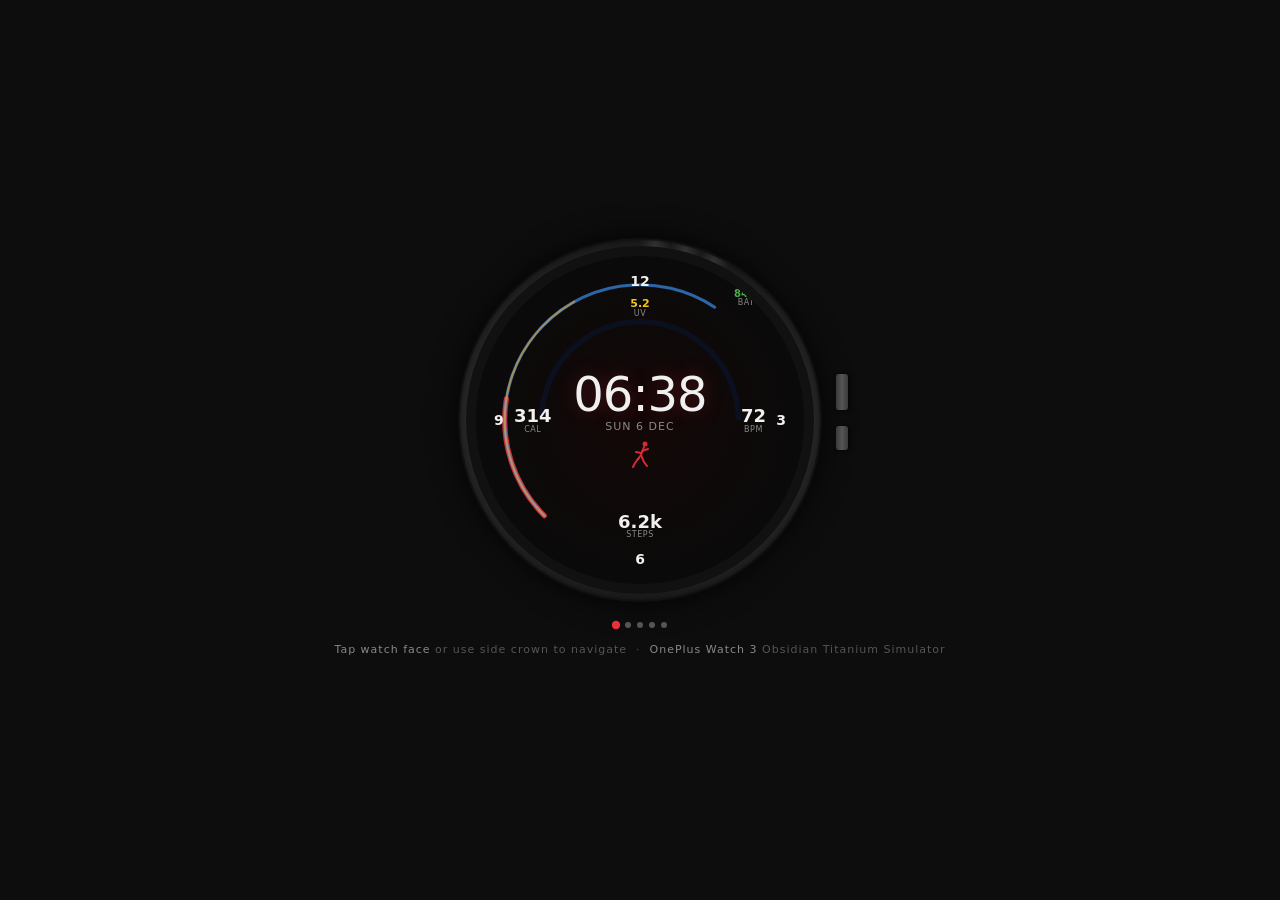
==== simulator/index.html @ 9e73fb9f "Add OnePlus Watch 3 smartwatch emulator/simulator Interactive browser-based smartwatch emulator feat" ====
<!DOCTYPE html>
<html lang="en">
<head>
  <meta charset="UTF-8" />
  <meta name="viewport" content="width=device-width, initial-scale=1.0" />
  <title>NexusFlash — Smartwatch Emulator</title>
  <link rel="stylesheet" href="watch.css" />
</head>
<body>

<!-- ── Device Shell ───────────────────────────────────────── -->
<div class="device">

  <!-- Crown buttons -->
  <div class="crown"       id="crown-up" title="Previous screen"></div>
  <div class="crown-lower" id="crown-dn" title="Next screen"></div>

  <!-- Bezel → Tick ring → Screen -->
  <div class="bezel">
    <div class="ticks-ring">

      <!-- SVG tick marks -->
      <svg class="tick-svg" viewBox="0 0 320 320">
        <g id="ticks"></g>
      </svg>

      <!-- Interactive screen -->
      <div class="screen" id="screen">

        <!-- ══════════════════════════════════════════
             PAGE 0 — HOME FACE
        ══════════════════════════════════════════ -->
        <div class="page face active" id="pg-home">

          <!-- Background arc tracks -->
          <svg class="arc-svg" viewBox="0 0 320 320">
            <!-- Track backgrounds -->
            <path id="arc-hr-bg"    fill="none" stroke="#1e0a0a" stroke-width="5"
              d="M 64 160 A 96 96 0 1 1 256 160" />
            <path id="arc-steps-bg" fill="none" stroke="#0a1020" stroke-width="5"
              d="M 64 160 A 96 96 0 1 1 256 160" />
            <!-- Live arcs -->
            <path id="arc-hr"    fill="none" stroke="#e8303a" stroke-width="5"
              stroke-linecap="round" opacity="0.9" />
            <path id="arc-steps" fill="none" stroke="#3a8ee8" stroke-width="3"
              stroke-linecap="round" opacity="0.7" />
            <path id="arc-cal"   fill="none" stroke="#f5a623" stroke-width="2"
              stroke-linecap="round" opacity="0.6" />
          </svg>

          <!-- Cardinal numbers -->
          <span class="cardinal top">12</span>
          <span class="cardinal right">3</span>
          <span class="cardinal bottom">6</span>
          <span class="cardinal left">9</span>

          <!-- UV (top-left zone) -->
          <div class="stat uv">
            <span class="stat-value" id="uv-val">5.2</span>
            <span class="stat-label">UV</span>
          </div>

          <!-- Battery (top-right zone) -->
          <div class="stat battery">
            <span class="stat-value" id="bat-val">84%</span>
            <span class="stat-label">BAT</span>
          </div>

          <!-- Calories (left) -->
          <div class="stat calories">
            <span class="stat-value" id="cal-val">312</span>
            <span class="stat-label">CAL</span>
          </div>

          <!-- Heart rate (right) -->
          <div class="stat heartrate">
            <span class="stat-value" id="hr-val">72</span>
            <span class="stat-label">BPM</span>
          </div>

          <!-- Center: time + icon + steps -->
          <div class="center">
            <div class="time-display" id="time">--:--</div>
            <div class="date-display" id="date">--- -- ---</div>

            <!-- Running icon SVG -->
            <svg class="run-icon" viewBox="0 0 32 32" fill="none">
              <!-- Head -->
              <circle cx="21" cy="5" r="2.5" fill="#e8303a"/>
              <!-- Body -->
              <path d="M20 8 L17 16 L13 21" stroke="#e8303a" stroke-width="2"
                stroke-linecap="round"/>
              <!-- Arms -->
              <path d="M18 12 L24 10 M17 14 L12 13" stroke="#e8303a" stroke-width="2"
                stroke-linecap="round"/>
              <!-- Legs -->
              <path d="M17 16 L20 23 L23 27 M15 19 L11 24 L9 28"
                stroke="#e8303a" stroke-width="2" stroke-linecap="round"/>
            </svg>
          </div>

          <!-- Steps (bottom) -->
          <div class="stat steps">
            <span class="stat-value" id="step-val">6.2k</span>
            <span class="stat-label">STEPS</span>
          </div>

        </div><!-- /home -->


        <!-- ══════════════════════════════════════════
             PAGE 1 — HEART RATE
        ══════════════════════════════════════════ -->
        <div class="page" id="pg-heartrate">
          <div class="page-title">Heart Rate</div>

          <div class="ring-wrap">
            <svg class="ring-svg" viewBox="0 0 120 120">
              <circle class="ring-bg" cx="60" cy="60" r="52" />
              <circle class="ring-fg" id="ring-fg" cx="60" cy="60" r="52"
                stroke-dasharray="326.7" stroke-dashoffset="120" />
            </svg>
            <div class="ring-center">
              <div class="big" id="ring-big">72</div>
              <div class="small">BPM</div>
            </div>
          </div>

          <div class="pulse-dot"></div>

          <div class="page-value" style="font-size:18px;color:var(--text-dim)">
            Current: <span id="page-hr" style="color:var(--text)">72</span> bpm
          </div>
          <div class="page-unit">LIVE MONITORING</div>
        </div><!-- /heartrate -->


        <!-- ══════════════════════════════════════════
             PAGE 2 — STEPS
        ══════════════════════════════════════════ -->
        <div class="page" id="pg-steps">
          <div class="page-title">Steps Today</div>

          <div class="ring-wrap">
            <svg class="ring-svg" viewBox="0 0 120 120">
              <circle class="ring-bg" cx="60" cy="60" r="52" />
              <circle class="ring-fg" id="steps-ring-fg" cx="60" cy="60" r="52"
                stroke="#3a8ee8"
                stroke-dasharray="326.7" stroke-dashoffset="200" />
            </svg>
            <div class="ring-center">
              <div class="big" id="steps-ring-big" style="font-size:22px">6.2k</div>
              <div class="small">/ 10k</div>
            </div>
          </div>

          <div style="display:flex;gap:24px;margin-top:4px">
            <div style="text-align:center">
              <div style="font-size:11px;color:var(--text-dim)">CAL</div>
              <div style="font-size:16px;font-weight:700" id="steps-cal">312</div>
            </div>
            <div style="text-align:center">
              <div style="font-size:11px;color:var(--text-dim)">KM</div>
              <div style="font-size:16px;font-weight:700" id="steps-km">4.8</div>
            </div>
            <div style="text-align:center">
              <div style="font-size:11px;color:var(--text-dim)">MIN</div>
              <div style="font-size:16px;font-weight:700">52</div>
            </div>
          </div>
        </div><!-- /steps -->


        <!-- ══════════════════════════════════════════
             PAGE 3 — NOTIFICATIONS
        ══════════════════════════════════════════ -->
        <div class="page" id="pg-notifications">
          <div class="page-title" style="margin-bottom:6px">Notifications</div>
          <div class="notif-list">

            <div class="notif-item">
              <div class="notif-app">Messages</div>
              <div class="notif-text">Hey, are you coming tonight?</div>
            </div>

            <div class="notif-item">
              <div class="notif-app">NexusFlash</div>
              <div class="notif-text">Device repair complete ✓</div>
            </div>

            <div class="notif-item">
              <div class="notif-app">Health</div>
              <div class="notif-text">Time to stand up and move!</div>
            </div>

            <div class="notif-item">
              <div class="notif-app">Gmail</div>
              <div class="notif-text">Your order has been shipped.</div>
            </div>

          </div>
        </div><!-- /notifications -->


        <!-- ══════════════════════════════════════════
             PAGE 4 — SETTINGS
        ══════════════════════════════════════════ -->
        <div class="page" id="pg-settings">
          <div class="page-title" style="margin-bottom:8px">Settings</div>
          <div class="settings-list">

            <div class="setting-row">
              <span class="label">Brightness</span>
              <span class="val">High</span>
            </div>

            <div class="setting-row">
              <span class="label">Do Not Disturb</span>
              <div class="toggle off" id="toggle-dnd"></div>
            </div>

            <div class="setting-row">
              <span class="label">Wrist Detect</span>
              <div class="toggle" id="toggle-wrist"></div>
            </div>

            <div class="setting-row">
              <span class="label">Bluetooth</span>
              <span class="val" style="color:#4caf50">ON</span>
            </div>

            <div class="setting-row">
              <span class="label">Firmware</span>
              <span class="val">v3.1.2</span>
            </div>

          </div>
        </div><!-- /settings -->

      </div><!-- /screen -->
    </div><!-- /ticks-ring -->
  </div><!-- /bezel -->

  <!-- Nav dots -->
  <div class="nav-dots">
    <div class="dot active" data-page="0"></div>
    <div class="dot"        data-page="1"></div>
    <div class="dot"        data-page="2"></div>
    <div class="dot"        data-page="3"></div>
    <div class="dot"        data-page="4"></div>
  </div>

</div><!-- /device -->

<!-- Info bar -->
<div class="info-bar swipe-hint">
  <span>Tap watch face</span> or use side crown to navigate &nbsp;·&nbsp;
  <span>OnePlus Watch 3</span> Obsidian Titanium Simulator
</div>

<!-- Tick-mark generator (inline so it runs before JS) -->
<script>
(function () {
  const g = document.getElementById('ticks');
  const cx = 160, cy = 160, r = 145;
  for (let i = 0; i < 60; i++) {
    const angle = (i * 6 - 90) * Math.PI / 180;
    const isHour = i % 5 === 0;
    const len  = isHour ? 10 : 5;
    const sw   = isHour ? 2  : 1;
    const x1 = cx + r * Math.cos(angle);
    const y1 = cy + r * Math.sin(angle);
    const x2 = cx + (r - len) * Math.cos(angle);
    const y2 = cy + (r - len) * Math.sin(angle);
    const line = document.createElementNS('http://www.w3.org/2000/svg', 'line');
    line.setAttribute('x1', x1); line.setAttribute('y1', y1);
    line.setAttribute('x2', x2); line.setAttribute('y2', y2);
    line.setAttribute('stroke', isHour ? '#e8303a' : '#3a3a3a');
    line.setAttribute('stroke-width', sw);
    line.setAttribute('stroke-linecap', 'round');
    g.appendChild(line);
  }
})();
</script>

<script src="watch.js"></script>
</body>
</html>
---- simulator/watch.css ----
/* ============================================================
   NexusFlash Smartwatch Emulator — OnePlus Watch 3 Style
   ============================================================ */

*, *::before, *::after {
  box-sizing: border-box;
  margin: 0;
  padding: 0;
}

:root {
  --red:       #e8303a;
  --red-dim:   #a02028;
  --dark:      #0a0a0a;
  --mid:       #141414;
  --surface:   #1c1c1c;
  --border:    #2a2a2a;
  --text:      #f0f0f0;
  --text-dim:  #888;
  --text-mute: #555;
  --bezel:     #1a1a1a;
  --chrome:    #2e2e2e;
  --radius:    50%;
  --watch-size: 360px;
}

body {
  background: #0d0d0d;
  display: flex;
  flex-direction: column;
  align-items: center;
  justify-content: center;
  min-height: 100vh;
  font-family: 'Segoe UI', system-ui, -apple-system, sans-serif;
  color: var(--text);
  overflow: hidden;
}

/* ── Device shell ─────────────────────────────────── */
.device {
  position: relative;
  width: calc(var(--watch-size) + 48px);
  display: flex;
  align-items: center;
  justify-content: center;
}

/* Side crown button */
.crown {
  position: absolute;
  right: -4px;
  top: 50%;
  transform: translateY(-50%) translateY(-28px);
  width: 12px;
  height: 36px;
  background: linear-gradient(90deg, #3a3a3a, #555, #3a3a3a);
  border-radius: 3px;
  cursor: pointer;
  z-index: 10;
  box-shadow: 2px 0 4px rgba(0,0,0,0.6);
  transition: transform 0.1s;
}
.crown:active { transform: translateY(-50%) translateY(-28px) scaleX(0.8); }

.crown-lower {
  position: absolute;
  right: -4px;
  top: 50%;
  transform: translateY(-50%) translateY(18px);
  width: 12px;
  height: 24px;
  background: linear-gradient(90deg, #3a3a3a, #555, #3a3a3a);
  border-radius: 3px;
  cursor: pointer;
  z-index: 10;
  box-shadow: 2px 0 4px rgba(0,0,0,0.6);
  transition: transform 0.1s;
}
.crown-lower:active { transform: translateY(-50%) translateY(18px) scaleX(0.8); }

/* Outer bezel ring */
.bezel {
  width: var(--watch-size);
  height: var(--watch-size);
  border-radius: var(--radius);
  background: conic-gradient(
    from 0deg,
    #1e1e1e 0deg, #3a3a3a 5deg, #1e1e1e 10deg,
    #3a3a3a 15deg, #1e1e1e 20deg, #3a3a3a 25deg,
    #1e1e1e 30deg, #2a2a2a 90deg, #1e1e1e 180deg,
    #2a2a2a 270deg, #1e1e1e 360deg
  );
  padding: 6px;
  box-shadow:
    0 0 0 2px #111,
    0 0 32px rgba(0,0,0,0.9),
    inset 0 0 12px rgba(0,0,0,0.5);
  position: relative;
}

/* Tick marks ring */
.ticks-ring {
  width: 100%;
  height: 100%;
  border-radius: var(--radius);
  background: #111;
  padding: 10px;
  position: relative;
}

.tick-svg {
  position: absolute;
  inset: 0;
  width: 100%;
  height: 100%;
}

/* Watch screen */
.screen {
  width: 100%;
  height: 100%;
  border-radius: var(--radius);
  background: var(--dark);
  overflow: hidden;
  position: relative;
  cursor: pointer;
  user-select: none;
}

/* ── Watch Face (Home) ────────────────────────────── */
.face {
  width: 100%;
  height: 100%;
  border-radius: var(--radius);
  position: relative;
  display: flex;
  align-items: center;
  justify-content: center;
  overflow: hidden;
}

/* Subtle radial glow */
.face::before {
  content: '';
  position: absolute;
  inset: 0;
  border-radius: var(--radius);
  background: radial-gradient(circle at 50% 50%, rgba(30,5,5,0.5) 0%, transparent 70%);
  pointer-events: none;
}

/* Cardinal numbers */
.cardinal {
  position: absolute;
  font-size: 14px;
  font-weight: 700;
  color: var(--text);
  line-height: 1;
}
.cardinal.top    { top: 18px; left: 50%; transform: translateX(-50%); }
.cardinal.right  { right: 18px; top: 50%; transform: translateY(-50%); }
.cardinal.bottom { bottom: 18px; left: 50%; transform: translateX(-50%); }
.cardinal.left   { left: 18px; top: 50%; transform: translateY(-50%); }

/* Red arc tracks */
.arc-svg {
  position: absolute;
  inset: 0;
  width: 100%;
  height: 100%;
  pointer-events: none;
}

/* Center content */
.center {
  display: flex;
  flex-direction: column;
  align-items: center;
  gap: 2px;
  z-index: 2;
}

.time-display {
  font-size: 48px;
  font-weight: 300;
  letter-spacing: -1px;
  color: var(--text);
  line-height: 1;
  text-shadow: 0 0 20px rgba(232,48,58,0.3);
}

.date-display {
  font-size: 11px;
  color: var(--text-dim);
  letter-spacing: 1px;
  text-transform: uppercase;
}

/* Running icon */
.run-icon {
  margin-top: 4px;
  width: 32px;
  height: 32px;
  opacity: 0.9;
}

/* Stat badges */
.stat {
  position: absolute;
  display: flex;
  flex-direction: column;
  align-items: center;
  line-height: 1.1;
}

.stat-value {
  font-size: 18px;
  font-weight: 700;
  color: var(--text);
}
.stat-label {
  font-size: 8px;
  color: var(--text-dim);
  text-transform: uppercase;
  letter-spacing: 0.5px;
}

.stat.calories { left: 38px; top: 50%; transform: translateY(-50%); }
.stat.heartrate { right: 38px; top: 50%; transform: translateY(-50%); }
.stat.steps { bottom: 44px; left: 50%; transform: translateX(-50%); }
.stat.uv { top: 42px; left: 50%; transform: translateX(-50%); font-size: 10px; }

.stat.uv .stat-value { font-size: 11px; color: #f5c518; }
.stat.uv .stat-label { color: #888; }

.stat.battery { top: 32px; right: 46px; }
.stat.battery .stat-value { font-size: 10px; color: #4caf50; }

/* ── Screen pages ─────────────────────────────────── */
.page {
  position: absolute;
  inset: 0;
  border-radius: var(--radius);
  display: flex;
  flex-direction: column;
  align-items: center;
  justify-content: center;
  gap: 8px;
  padding: 32px 24px;
  opacity: 0;
  transform: scale(0.92);
  transition: opacity 0.35s ease, transform 0.35s ease;
  pointer-events: none;
  background: var(--dark);
  overflow: hidden;
}
.page.active {
  opacity: 1;
  transform: scale(1);
  pointer-events: auto;
}

.page-icon {
  font-size: 36px;
  margin-bottom: 4px;
}

.page-title {
  font-size: 12px;
  color: var(--text-dim);
  text-transform: uppercase;
  letter-spacing: 2px;
}

.page-value {
  font-size: 52px;
  font-weight: 200;
  color: var(--text);
  line-height: 1;
}

.page-unit {
  font-size: 13px;
  color: var(--red);
  letter-spacing: 1px;
}

/* Progress ring on metric pages */
.ring-wrap {
  position: relative;
  width: 120px;
  height: 120px;
  margin: 8px 0;
}
.ring-svg {
  transform: rotate(-90deg);
  width: 120px;
  height: 120px;
}
.ring-bg { fill: none; stroke: var(--surface); stroke-width: 8; }
.ring-fg { fill: none; stroke: var(--red); stroke-width: 8; stroke-linecap: round; transition: stroke-dashoffset 1s ease; }
.ring-center {
  position: absolute;
  inset: 0;
  display: flex;
  flex-direction: column;
  align-items: center;
  justify-content: center;
}
.ring-center .big { font-size: 28px; font-weight: 700; }
.ring-center .small { font-size: 10px; color: var(--text-dim); }

/* Notification page */
.notif-list {
  width: 100%;
  display: flex;
  flex-direction: column;
  gap: 8px;
  max-height: 180px;
  overflow: hidden;
}
.notif-item {
  background: var(--surface);
  border-radius: 10px;
  padding: 8px 12px;
  border-left: 3px solid var(--red);
  text-align: left;
}
.notif-app { font-size: 9px; color: var(--red); text-transform: uppercase; letter-spacing: 1px; }
.notif-text { font-size: 11px; color: var(--text); margin-top: 2px; }

/* Settings page */
.settings-list {
  width: 100%;
  display: flex;
  flex-direction: column;
  gap: 6px;
}
.setting-row {
  display: flex;
  justify-content: space-between;
  align-items: center;
  background: var(--surface);
  border-radius: 8px;
  padding: 8px 12px;
  font-size: 11px;
}
.setting-row .label { color: var(--text-dim); }
.setting-row .val { color: var(--text); font-weight: 600; }

/* Toggle switch */
.toggle {
  width: 28px;
  height: 16px;
  border-radius: 8px;
  background: var(--red);
  position: relative;
  cursor: pointer;
}
.toggle::after {
  content: '';
  position: absolute;
  width: 12px;
  height: 12px;
  background: white;
  border-radius: 50%;
  top: 2px;
  right: 2px;
  transition: right 0.2s;
}
.toggle.off { background: var(--border); }
.toggle.off::after { right: auto; left: 2px; }

/* ── Bottom nav dots ──────────────────────────────── */
.nav-dots {
  position: absolute;
  bottom: -28px;
  display: flex;
  gap: 6px;
}
.dot {
  width: 6px;
  height: 6px;
  border-radius: 50%;
  background: var(--text-mute);
  transition: background 0.3s, transform 0.3s;
  cursor: pointer;
}
.dot.active {
  background: var(--red);
  transform: scale(1.4);
}

/* ── Ambient pulse on heart rate ──────────────────── */
@keyframes pulse {
  0%, 100% { opacity: 1; }
  50% { opacity: 0.4; }
}
.pulse-dot {
  width: 8px;
  height: 8px;
  border-radius: 50%;
  background: var(--red);
  animation: pulse 1s ease-in-out infinite;
}

/* ── Info bar below watch ─────────────────────────── */
.info-bar {
  margin-top: 40px;
  text-align: center;
  color: var(--text-mute);
  font-size: 11px;
  letter-spacing: 1px;
  line-height: 1.8;
}
.info-bar span { color: var(--text-dim); }

/* ── Swipe hint ───────────────────────────────────── */
@keyframes fadeInUp {
  from { opacity: 0; transform: translateY(12px); }
  to   { opacity: 1; transform: translateY(0); }
}
.swipe-hint {
  animation: fadeInUp 0.6s ease forwards;
  animation-delay: 1.2s;
  opacity: 0;
}

/* ── Screen flash on tap ──────────────────────────── */
@keyframes tapFlash {
  0%   { background: rgba(232,48,58,0.15); }
  100% { background: transparent; }
}
.tap-flash {
  position: absolute;
  inset: 0;
  border-radius: var(--radius);
  pointer-events: none;
  animation: tapFlash 0.3s ease forwards;
}

/* ── Breathing glow when screen is home ──────────────── */
@keyframes glowPulse {
  0%, 100% { box-shadow: 0 0 0 2px #111, 0 0 32px rgba(0,0,0,0.9), inset 0 0 12px rgba(0,0,0,0.5); }
  50%       { box-shadow: 0 0 0 2px #111, 0 0 48px rgba(232,48,58,0.12), inset 0 0 12px rgba(0,0,0,0.5); }
}
.bezel { animation: glowPulse 4s ease-in-out infinite; }

/* ── Responsive ───────────────────────────────────── */
@media (max-width: 480px) {
  :root { --watch-size: 300px; }
  .time-display { font-size: 38px; }
}
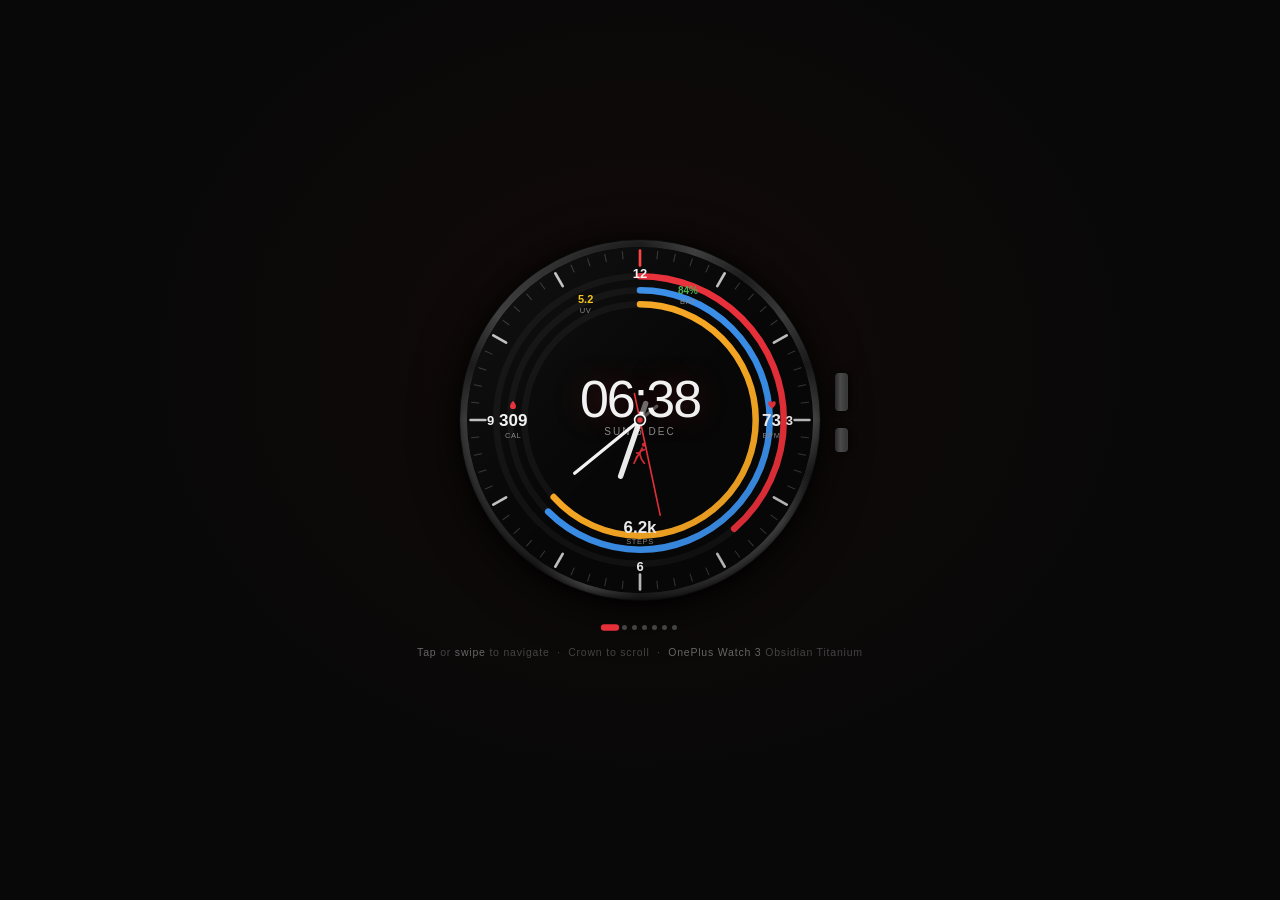
==== commit 35bbcc4f: "Major simulator upgrade — analog hands, ECG, 7 screens, slide nav Key improvements: - Analog clock h" ====
--- a/simulator/index.html
+++ b/simulator/index.html
@@ -8,44 +8,38 @@
 </head>
 <body>
 
-<!-- ── Device Shell ───────────────────────────────────────── -->
 <div class="device">
 
-  <!-- Crown buttons -->
-  <div class="crown"       id="crown-up" title="Previous screen"></div>
-  <div class="crown-lower" id="crown-dn" title="Next screen"></div>
-
-  <!-- Bezel → Tick ring → Screen -->
+  <!-- Side crown buttons -->
+  <div class="btn-crown upper" id="crown-up" title="Previous"></div>
+  <div class="btn-crown lower" id="crown-dn" title="Next"></div>
+
+  <!-- Outer bezel -->
   <div class="bezel">
-    <div class="ticks-ring">
-
-      <!-- SVG tick marks -->
-      <svg class="tick-svg" viewBox="0 0 320 320">
-        <g id="ticks"></g>
-      </svg>
-
-      <!-- Interactive screen -->
+
+    <!-- Tick marks ring -->
+    <svg class="tick-svg" viewBox="0 0 340 340" id="tick-svg"></svg>
+
+    <!-- Screen + dim overlay -->
+    <div class="screen-wrap">
+      <div class="glass-glare"></div>
       <div class="screen" id="screen">
 
-        <!-- ══════════════════════════════════════════
+        <!-- ═══════════════════════════
              PAGE 0 — HOME FACE
-        ══════════════════════════════════════════ -->
+        ═══════════════════════════ -->
         <div class="page face active" id="pg-home">
 
-          <!-- Background arc tracks -->
-          <svg class="arc-svg" viewBox="0 0 320 320">
-            <!-- Track backgrounds -->
-            <path id="arc-hr-bg"    fill="none" stroke="#1e0a0a" stroke-width="5"
-              d="M 64 160 A 96 96 0 1 1 256 160" />
-            <path id="arc-steps-bg" fill="none" stroke="#0a1020" stroke-width="5"
-              d="M 64 160 A 96 96 0 1 1 256 160" />
-            <!-- Live arcs -->
-            <path id="arc-hr"    fill="none" stroke="#e8303a" stroke-width="5"
-              stroke-linecap="round" opacity="0.9" />
-            <path id="arc-steps" fill="none" stroke="#3a8ee8" stroke-width="3"
-              stroke-linecap="round" opacity="0.7" />
-            <path id="arc-cal"   fill="none" stroke="#f5a623" stroke-width="2"
-              stroke-linecap="round" opacity="0.6" />
+          <!-- Activity rings (3 concentric) -->
+          <svg class="rings-svg" viewBox="0 0 320 320">
+            <!-- Track rings (dim) -->
+            <circle class="ring-track" cx="160" cy="160" r="133" />
+            <circle class="ring-track" cx="160" cy="160" r="120" />
+            <circle class="ring-track" cx="160" cy="160" r="107" />
+            <!-- Live progress rings -->
+            <circle id="arc-cal"    class="ring-live cal-ring"    cx="160" cy="160" r="133" transform="rotate(-90 160 160)" />
+            <circle id="arc-steps"  class="ring-live steps-ring"  cx="160" cy="160" r="120" transform="rotate(-90 160 160)" />
+            <circle id="arc-active" class="ring-live active-ring" cx="160" cy="160" r="107" transform="rotate(-90 160 160)" />
           </svg>
 
           <!-- Cardinal numbers -->
@@ -54,231 +48,354 @@
           <span class="cardinal bottom">6</span>
           <span class="cardinal left">9</span>
 
-          <!-- UV (top-left zone) -->
-          <div class="stat uv">
-            <span class="stat-value" id="uv-val">5.2</span>
-            <span class="stat-label">UV</span>
-          </div>
-
-          <!-- Battery (top-right zone) -->
-          <div class="stat battery">
-            <span class="stat-value" id="bat-val">84%</span>
-            <span class="stat-label">BAT</span>
-          </div>
-
-          <!-- Calories (left) -->
-          <div class="stat calories">
-            <span class="stat-value" id="cal-val">312</span>
-            <span class="stat-label">CAL</span>
-          </div>
-
-          <!-- Heart rate (right) -->
-          <div class="stat heartrate">
-            <span class="stat-value" id="hr-val">72</span>
-            <span class="stat-label">BPM</span>
-          </div>
-
-          <!-- Center: time + icon + steps -->
-          <div class="center">
-            <div class="time-display" id="time">--:--</div>
-            <div class="date-display" id="date">--- -- ---</div>
-
-            <!-- Running icon SVG -->
-            <svg class="run-icon" viewBox="0 0 32 32" fill="none">
-              <!-- Head -->
-              <circle cx="21" cy="5" r="2.5" fill="#e8303a"/>
-              <!-- Body -->
-              <path d="M20 8 L17 16 L13 21" stroke="#e8303a" stroke-width="2"
-                stroke-linecap="round"/>
-              <!-- Arms -->
-              <path d="M18 12 L24 10 M17 14 L12 13" stroke="#e8303a" stroke-width="2"
-                stroke-linecap="round"/>
-              <!-- Legs -->
-              <path d="M17 16 L20 23 L23 27 M15 19 L11 24 L9 28"
-                stroke="#e8303a" stroke-width="2" stroke-linecap="round"/>
+          <!-- Floating stats -->
+          <div class="fstat uv">
+            <span class="fv" id="uv-val">5.2</span>
+            <span class="fl">UV</span>
+          </div>
+          <div class="fstat bat">
+            <span class="fv" id="bat-val">84%</span>
+            <span class="fl">BAT</span>
+          </div>
+          <div class="fstat cal">
+            <svg width="10" height="10" viewBox="0 0 24 24" fill="#e8303a"><path d="M12 2C8 7 5 11 5 15a7 7 0 0 0 14 0c0-4-3-8-7-13z"/></svg>
+            <span class="fv" id="cal-val">312</span>
+            <span class="fl">CAL</span>
+          </div>
+          <div class="fstat hr">
+            <svg width="10" height="10" viewBox="0 0 24 24" fill="#e8303a"><path d="M12 21C12 21 3 14 3 8a4.5 4.5 0 0 1 9-1 4.5 4.5 0 0 1 9 1c0 6-9 13-9 13z"/></svg>
+            <span class="fv" id="hr-val">72</span>
+            <span class="fl">BPM</span>
+          </div>
+
+          <!-- Center: digital time + date + runner -->
+          <div class="face-center">
+            <div class="time-big" id="time">--:--</div>
+            <div class="date-small" id="date">--- -- ---</div>
+            <!-- Runner figure -->
+            <svg class="runner" viewBox="0 0 24 24" fill="none" xmlns="http://www.w3.org/2000/svg">
+              <circle cx="15.5" cy="3.5" r="1.8" fill="#e8303a"/>
+              <path d="M14 6.5l-2.5 5-3 4" stroke="#e8303a" stroke-width="1.6" stroke-linecap="round"/>
+              <path d="M12.5 9.5l3.5-1.5M12 11.5l-3-.5" stroke="#e8303a" stroke-width="1.6" stroke-linecap="round"/>
+              <path d="M11.5 11.5l2 5.5 2.5 3.5M10 13.5l-2 4-1.5 3" stroke="#e8303a" stroke-width="1.6" stroke-linecap="round"/>
             </svg>
           </div>
 
-          <!-- Steps (bottom) -->
-          <div class="stat steps">
-            <span class="stat-value" id="step-val">6.2k</span>
-            <span class="stat-label">STEPS</span>
-          </div>
+          <!-- Steps bottom -->
+          <div class="fstat steps">
+            <span class="fv" id="step-val">6.2k</span>
+            <span class="fl">STEPS</span>
+          </div>
+
+          <!-- Analog clock hands -->
+          <svg class="hands-svg" viewBox="0 0 320 320">
+            <!-- Hour -->
+            <g id="hand-h">
+              <line x1="160" y1="160" x2="160" y2="105"
+                stroke="rgba(255,255,255,0.92)" stroke-width="5" stroke-linecap="round"/>
+              <line x1="160" y1="160" x2="160" y2="176"
+                stroke="rgba(255,255,255,0.4)"  stroke-width="5" stroke-linecap="round"/>
+            </g>
+            <!-- Minute -->
+            <g id="hand-m">
+              <line x1="160" y1="160" x2="160" y2="82"
+                stroke="rgba(255,255,255,0.95)" stroke-width="3" stroke-linecap="round"/>
+              <line x1="160" y1="160" x2="160" y2="180"
+                stroke="rgba(255,255,255,0.3)"  stroke-width="3" stroke-linecap="round"/>
+            </g>
+            <!-- Second -->
+            <g id="hand-s">
+              <line x1="160" y1="160" x2="160" y2="70"
+                stroke="#e8303a" stroke-width="1.5" stroke-linecap="round"/>
+              <line x1="160" y1="160" x2="160" y2="185"
+                stroke="#e8303a" stroke-width="1.5" stroke-linecap="round"/>
+            </g>
+            <!-- Center jewel -->
+            <circle cx="160" cy="160" r="5"   fill="#1a1a1a" stroke="white" stroke-width="1.5"/>
+            <circle cx="160" cy="160" r="2.5" fill="#e8303a"/>
+          </svg>
 
         </div><!-- /home -->
 
 
-        <!-- ══════════════════════════════════════════
+        <!-- ═══════════════════════════
              PAGE 1 — HEART RATE
-        ══════════════════════════════════════════ -->
+        ═══════════════════════════ -->
         <div class="page" id="pg-heartrate">
-          <div class="page-title">Heart Rate</div>
+          <div class="pg-title">Heart Rate</div>
+
+          <!-- Scrolling ECG waveform -->
+          <div class="ecg-container">
+            <canvas id="ecg-canvas" width="220" height="72"></canvas>
+          </div>
+
+          <div class="hr-zone-badge" id="hr-zone">Fat Burn</div>
+
+          <div class="large-metric">
+            <span id="hr-big">72</span>
+            <span class="lm-unit">BPM</span>
+          </div>
+
+          <div class="hr-minmax">
+            <div class="mm-item">
+              <div class="mm-label">MIN</div>
+              <div class="mm-val" id="hr-min">58</div>
+            </div>
+            <div class="pulse-ring"></div>
+            <div class="mm-item">
+              <div class="mm-label">MAX</div>
+              <div class="mm-val" id="hr-max">98</div>
+            </div>
+          </div>
+        </div><!-- /heartrate -->
+
+
+        <!-- ═══════════════════════════
+             PAGE 2 — STEPS
+        ═══════════════════════════ -->
+        <div class="page" id="pg-steps">
+          <div class="pg-title">Steps Today</div>
 
           <div class="ring-wrap">
             <svg class="ring-svg" viewBox="0 0 120 120">
-              <circle class="ring-bg" cx="60" cy="60" r="52" />
-              <circle class="ring-fg" id="ring-fg" cx="60" cy="60" r="52"
-                stroke-dasharray="326.7" stroke-dashoffset="120" />
+              <circle class="ring-bg"     cx="60" cy="60" r="50"/>
+              <circle class="ring-fg blue" id="steps-ring" cx="60" cy="60" r="50"
+                transform="rotate(-90 60 60)"/>
             </svg>
             <div class="ring-center">
-              <div class="big" id="ring-big">72</div>
-              <div class="small">BPM</div>
-            </div>
-          </div>
-
-          <div class="pulse-dot"></div>
-
-          <div class="page-value" style="font-size:18px;color:var(--text-dim)">
-            Current: <span id="page-hr" style="color:var(--text)">72</span> bpm
-          </div>
-          <div class="page-unit">LIVE MONITORING</div>
-        </div><!-- /heartrate -->
-
-
-        <!-- ══════════════════════════════════════════
-             PAGE 2 — STEPS
-        ══════════════════════════════════════════ -->
-        <div class="page" id="pg-steps">
-          <div class="page-title">Steps Today</div>
-
-          <div class="ring-wrap">
-            <svg class="ring-svg" viewBox="0 0 120 120">
-              <circle class="ring-bg" cx="60" cy="60" r="52" />
-              <circle class="ring-fg" id="steps-ring-fg" cx="60" cy="60" r="52"
-                stroke="#3a8ee8"
-                stroke-dasharray="326.7" stroke-dashoffset="200" />
+              <div class="rc-big" id="steps-big">6.2k</div>
+              <div class="rc-small">/ 10k</div>
+            </div>
+          </div>
+
+          <div class="step-row">
+            <div class="sr-cell"><div class="sr-val" id="s-km">4.8</div><div class="sr-lbl">KM</div></div>
+            <div class="sr-cell"><div class="sr-val" id="s-cal">312</div><div class="sr-lbl">CAL</div></div>
+            <div class="sr-cell"><div class="sr-val">52</div><div class="sr-lbl">MIN</div></div>
+          </div>
+
+          <!-- Hourly bar chart -->
+          <div class="bar-chart" id="bar-chart"></div>
+        </div><!-- /steps -->
+
+
+        <!-- ═══════════════════════════
+             PAGE 3 — SLEEP
+        ═══════════════════════════ -->
+        <div class="page" id="pg-sleep">
+          <div class="pg-title">Last Night</div>
+
+          <div class="sleep-score-wrap">
+            <svg viewBox="0 0 80 80" width="80" height="80">
+              <circle cx="40" cy="40" r="34" fill="none" stroke="#1e1e1e" stroke-width="8"/>
+              <circle cx="40" cy="40" r="34" fill="none" stroke="#7c4dff"
+                stroke-width="8" stroke-linecap="round"
+                stroke-dasharray="213.6" stroke-dashoffset="38" transform="rotate(-90 40 40)"/>
             </svg>
-            <div class="ring-center">
-              <div class="big" id="steps-ring-big" style="font-size:22px">6.2k</div>
-              <div class="small">/ 10k</div>
-            </div>
-          </div>
-
-          <div style="display:flex;gap:24px;margin-top:4px">
-            <div style="text-align:center">
-              <div style="font-size:11px;color:var(--text-dim)">CAL</div>
-              <div style="font-size:16px;font-weight:700" id="steps-cal">312</div>
-            </div>
-            <div style="text-align:center">
-              <div style="font-size:11px;color:var(--text-dim)">KM</div>
-              <div style="font-size:16px;font-weight:700" id="steps-km">4.8</div>
-            </div>
-            <div style="text-align:center">
-              <div style="font-size:11px;color:var(--text-dim)">MIN</div>
-              <div style="font-size:16px;font-weight:700">52</div>
-            </div>
-          </div>
-        </div><!-- /steps -->
-
-
-        <!-- ══════════════════════════════════════════
-             PAGE 3 — NOTIFICATIONS
-        ══════════════════════════════════════════ -->
+            <div class="sleep-score-inner">
+              <div class="ss-num">82</div>
+              <div class="ss-lbl">Good</div>
+            </div>
+          </div>
+
+          <div class="sleep-stages">
+            <div class="stage-row">
+              <span class="stage-lbl">Deep</span>
+              <div class="stage-bar"><div class="stage-fill" style="width:35%;background:#7c4dff"></div></div>
+              <span class="stage-time">1h 24m</span>
+            </div>
+            <div class="stage-row">
+              <span class="stage-lbl">REM</span>
+              <div class="stage-bar"><div class="stage-fill" style="width:25%;background:#3a8ee8"></div></div>
+              <span class="stage-time">1h 02m</span>
+            </div>
+            <div class="stage-row">
+              <span class="stage-lbl">Light</span>
+              <div class="stage-bar"><div class="stage-fill" style="width:55%;background:#4caf50"></div></div>
+              <span class="stage-time">2h 18m</span>
+            </div>
+          </div>
+
+          <div class="sleep-total">Total &nbsp;<b>4h 44m</b></div>
+        </div><!-- /sleep -->
+
+
+        <!-- ═══════════════════════════
+             PAGE 4 — WORKOUT
+        ═══════════════════════════ -->
+        <div class="page" id="pg-workout">
+          <div class="pg-title">Workout</div>
+          <div class="wk-grid">
+
+            <div class="wk-tile" id="wt-run">
+              <svg viewBox="0 0 24 24" fill="none" width="24" height="24">
+                <circle cx="15" cy="4" r="1.8" stroke="currentColor" stroke-width="1.5"/>
+                <path d="M13.5 7l-2 5-2.5 4" stroke="currentColor" stroke-width="1.5" stroke-linecap="round"/>
+                <path d="M12 10l3.5-1.5M11.5 12l-3-.5" stroke="currentColor" stroke-width="1.5" stroke-linecap="round"/>
+                <path d="M11.5 12l2 5.5 2 3M10 14.5l-2 4-1 3" stroke="currentColor" stroke-width="1.5" stroke-linecap="round"/>
+              </svg>
+              <span>Run</span>
+            </div>
+
+            <div class="wk-tile" id="wt-cycle">
+              <svg viewBox="0 0 24 24" fill="none" width="24" height="24">
+                <circle cx="5.5" cy="16" r="3.5" stroke="currentColor" stroke-width="1.5"/>
+                <circle cx="18.5" cy="16" r="3.5" stroke="currentColor" stroke-width="1.5"/>
+                <path d="M5.5 16l6-9 3.5 3h3.5M11.5 7l1.5-3" stroke="currentColor" stroke-width="1.5" stroke-linecap="round"/>
+              </svg>
+              <span>Cycle</span>
+            </div>
+
+            <div class="wk-tile" id="wt-swim">
+              <svg viewBox="0 0 24 24" fill="none" width="24" height="24">
+                <path d="M2 17c2.5-2 5-2 7.5 0s5 2 7.5 0 5-2 5 0" stroke="currentColor" stroke-width="1.5" stroke-linecap="round"/>
+                <path d="M7 11V7a5 5 0 0 1 10 0v4" stroke="currentColor" stroke-width="1.5" stroke-linecap="round"/>
+              </svg>
+              <span>Swim</span>
+            </div>
+
+            <div class="wk-tile" id="wt-hiit">
+              <svg viewBox="0 0 24 24" fill="none" width="24" height="24">
+                <path d="M3 12h3l2-7 4 14 2-8 2 3h5" stroke="currentColor" stroke-width="1.5" stroke-linecap="round" stroke-linejoin="round"/>
+              </svg>
+              <span>HIIT</span>
+            </div>
+
+          </div>
+          <div class="wk-hint">Tap to start</div>
+
+          <!-- Workout timer (hidden until started) -->
+          <div class="wk-timer" id="wk-timer" style="display:none">
+            <div class="wkt-label" id="wkt-label">Running</div>
+            <div class="wkt-time" id="wkt-time">00:00</div>
+            <button class="wkt-stop" id="wkt-stop">Stop</button>
+          </div>
+        </div><!-- /workout -->
+
+
+        <!-- ═══════════════════════════
+             PAGE 5 — NOTIFICATIONS
+        ═══════════════════════════ -->
         <div class="page" id="pg-notifications">
-          <div class="page-title" style="margin-bottom:6px">Notifications</div>
+          <div class="pg-title">Notifications</div>
           <div class="notif-list">
 
             <div class="notif-item">
-              <div class="notif-app">Messages</div>
-              <div class="notif-text">Hey, are you coming tonight?</div>
+              <div class="ni-dot" style="background:#4caf50"></div>
+              <div class="ni-body">
+                <div class="ni-app">Messages</div>
+                <div class="ni-text">Hey, are you coming tonight?</div>
+                <div class="ni-time">2m ago</div>
+              </div>
             </div>
 
             <div class="notif-item">
-              <div class="notif-app">NexusFlash</div>
-              <div class="notif-text">Device repair complete ✓</div>
+              <div class="ni-dot" style="background:#e8303a"></div>
+              <div class="ni-body">
+                <div class="ni-app">NexusFlash</div>
+                <div class="ni-text">Device repair complete ✓</div>
+                <div class="ni-time">8m ago</div>
+              </div>
             </div>
 
             <div class="notif-item">
-              <div class="notif-app">Health</div>
-              <div class="notif-text">Time to stand up and move!</div>
+              <div class="ni-dot" style="background:#3a8ee8"></div>
+              <div class="ni-body">
+                <div class="ni-app">Health</div>
+                <div class="ni-text">Stand up &amp; move!</div>
+                <div class="ni-time">15m ago</div>
+              </div>
             </div>
 
             <div class="notif-item">
-              <div class="notif-app">Gmail</div>
-              <div class="notif-text">Your order has been shipped.</div>
+              <div class="ni-dot" style="background:#f5a623"></div>
+              <div class="ni-body">
+                <div class="ni-app">Gmail</div>
+                <div class="ni-text">Your order has shipped</div>
+                <div class="ni-time">1h ago</div>
+              </div>
             </div>
 
           </div>
         </div><!-- /notifications -->
 
 
-        <!-- ══════════════════════════════════════════
-             PAGE 4 — SETTINGS
-        ══════════════════════════════════════════ -->
+        <!-- ═══════════════════════════
+             PAGE 6 — SETTINGS
+        ═══════════════════════════ -->
         <div class="page" id="pg-settings">
-          <div class="page-title" style="margin-bottom:8px">Settings</div>
+          <div class="pg-title">Settings</div>
           <div class="settings-list">
 
             <div class="setting-row">
-              <span class="label">Brightness</span>
-              <span class="val">High</span>
-            </div>
-
+              <span class="s-lbl">Brightness</span>
+              <span class="s-val">High</span>
+            </div>
             <div class="setting-row">
-              <span class="label">Do Not Disturb</span>
+              <span class="s-lbl">Do Not Disturb</span>
               <div class="toggle off" id="toggle-dnd"></div>
             </div>
-
             <div class="setting-row">
-              <span class="label">Wrist Detect</span>
+              <span class="s-lbl">Wrist Detect</span>
               <div class="toggle" id="toggle-wrist"></div>
             </div>
-
             <div class="setting-row">
-              <span class="label">Bluetooth</span>
-              <span class="val" style="color:#4caf50">ON</span>
-            </div>
-
+              <span class="s-lbl">Bluetooth</span>
+              <span class="s-val green">Connected</span>
+            </div>
             <div class="setting-row">
-              <span class="label">Firmware</span>
-              <span class="val">v3.1.2</span>
+              <span class="s-lbl">Firmware</span>
+              <span class="s-val">v3.1.2</span>
             </div>
 
           </div>
         </div><!-- /settings -->
 
       </div><!-- /screen -->
-    </div><!-- /ticks-ring -->
+
+      <!-- Screen dim overlay -->
+      <div class="screen-dim" id="screen-dim"></div>
+    </div><!-- /screen-wrap -->
   </div><!-- /bezel -->
 
-  <!-- Nav dots -->
-  <div class="nav-dots">
-    <div class="dot active" data-page="0"></div>
-    <div class="dot"        data-page="1"></div>
-    <div class="dot"        data-page="2"></div>
-    <div class="dot"        data-page="3"></div>
-    <div class="dot"        data-page="4"></div>
+  <!-- Nav dots (7 pages) -->
+  <div class="nav-dots" id="nav-dots">
+    <div class="dot active"></div>
+    <div class="dot"></div>
+    <div class="dot"></div>
+    <div class="dot"></div>
+    <div class="dot"></div>
+    <div class="dot"></div>
+    <div class="dot"></div>
   </div>
 
 </div><!-- /device -->
 
-<!-- Info bar -->
-<div class="info-bar swipe-hint">
-  <span>Tap watch face</span> or use side crown to navigate &nbsp;·&nbsp;
-  <span>OnePlus Watch 3</span> Obsidian Titanium Simulator
+<div class="info-bar">
+  <span>Tap</span> or <span>swipe</span> to navigate &nbsp;·&nbsp; Crown to scroll &nbsp;·&nbsp;
+  <span>OnePlus Watch 3</span> Obsidian Titanium
 </div>
 
-<!-- Tick-mark generator (inline so it runs before JS) -->
+<!-- Generate tick marks -->
 <script>
 (function () {
-  const g = document.getElementById('ticks');
-  const cx = 160, cy = 160, r = 145;
+  const svg = document.getElementById('tick-svg');
+  const cx = 170, cy = 170, r = 160;
   for (let i = 0; i < 60; i++) {
-    const angle = (i * 6 - 90) * Math.PI / 180;
-    const isHour = i % 5 === 0;
-    const len  = isHour ? 10 : 5;
-    const sw   = isHour ? 2  : 1;
-    const x1 = cx + r * Math.cos(angle);
-    const y1 = cy + r * Math.sin(angle);
-    const x2 = cx + (r - len) * Math.cos(angle);
-    const y2 = cy + (r - len) * Math.sin(angle);
-    const line = document.createElementNS('http://www.w3.org/2000/svg', 'line');
-    line.setAttribute('x1', x1); line.setAttribute('y1', y1);
-    line.setAttribute('x2', x2); line.setAttribute('y2', y2);
-    line.setAttribute('stroke', isHour ? '#e8303a' : '#3a3a3a');
-    line.setAttribute('stroke-width', sw);
-    line.setAttribute('stroke-linecap', 'round');
-    g.appendChild(line);
+    const a    = (i * 6 - 90) * Math.PI / 180;
+    const isH  = i % 5 === 0;
+    const len  = isH ? 14 : 7;
+    const sw   = isH ? 2.5 : 1;
+    const col  = isH ? (i === 0 ? '#ff4040' : '#c0c0c0') : '#363636';
+    const x1 = cx + r * Math.cos(a), y1 = cy + r * Math.sin(a);
+    const x2 = cx + (r - len) * Math.cos(a), y2 = cy + (r - len) * Math.sin(a);
+    const l  = document.createElementNS('http://www.w3.org/2000/svg', 'line');
+    l.setAttribute('x1', x1); l.setAttribute('y1', y1);
+    l.setAttribute('x2', x2); l.setAttribute('y2', y2);
+    l.setAttribute('stroke', col);
+    l.setAttribute('stroke-width', sw);
+    l.setAttribute('stroke-linecap', 'round');
+    svg.appendChild(l);
   }
 })();
 </script>
--- a/simulator/watch.css
+++ b/simulator/watch.css
@@ -1,304 +1,379 @@
 /* ============================================================
-   NexusFlash Smartwatch Emulator — OnePlus Watch 3 Style
+   NexusFlash Smartwatch Emulator — Enhanced Styles
    ============================================================ */
 
-*, *::before, *::after {
-  box-sizing: border-box;
-  margin: 0;
-  padding: 0;
-}
+*, *::before, *::after { box-sizing: border-box; margin: 0; padding: 0; }
 
 :root {
-  --red:       #e8303a;
-  --red-dim:   #a02028;
-  --dark:      #0a0a0a;
-  --mid:       #141414;
-  --surface:   #1c1c1c;
-  --border:    #2a2a2a;
-  --text:      #f0f0f0;
-  --text-dim:  #888;
-  --text-mute: #555;
-  --bezel:     #1a1a1a;
-  --chrome:    #2e2e2e;
-  --radius:    50%;
-  --watch-size: 360px;
-}
-
+  --red:      #e8303a;
+  --blue:     #3a8ee8;
+  --orange:   #f5a623;
+  --purple:   #7c4dff;
+  --green:    #4caf50;
+  --dark:     #080808;
+  --surface:  #161616;
+  --surface2: #1e1e1e;
+  --border:   #282828;
+  --text:     #f2f2f2;
+  --text-dim: #888;
+  --text-mute:#444;
+  --watch-d:  360px;
+}
+
+html, body {
+  width: 100%; height: 100%;
+  overflow: hidden;
+}
 body {
-  background: #0d0d0d;
+  background: radial-gradient(ellipse at 50% 40%, #130a0a 0%, #080808 60%);
   display: flex;
   flex-direction: column;
   align-items: center;
   justify-content: center;
   min-height: 100vh;
-  font-family: 'Segoe UI', system-ui, -apple-system, sans-serif;
+  font-family: 'Segoe UI', -apple-system, BlinkMacSystemFont, sans-serif;
   color: var(--text);
-  overflow: hidden;
-}
-
-/* ── Device shell ─────────────────────────────────── */
+  user-select: none;
+}
+
+/* ── Device shell ──────────────────────────────────────────── */
 .device {
   position: relative;
-  width: calc(var(--watch-size) + 48px);
   display: flex;
   align-items: center;
   justify-content: center;
-}
-
-/* Side crown button */
-.crown {
-  position: absolute;
-  right: -4px;
-  top: 50%;
-  transform: translateY(-50%) translateY(-28px);
-  width: 12px;
-  height: 36px;
-  background: linear-gradient(90deg, #3a3a3a, #555, #3a3a3a);
-  border-radius: 3px;
+  width: calc(var(--watch-d) + 56px);
+}
+
+/* Crown buttons */
+.btn-crown {
+  position: absolute;
+  right: 0;
+  width: 13px;
+  border-radius: 4px;
+  background: linear-gradient(90deg, #282828, #4a4a4a 40%, #333 100%);
+  box-shadow: 2px 0 6px rgba(0,0,0,0.7), inset -1px 0 2px rgba(255,255,255,0.05);
   cursor: pointer;
-  z-index: 10;
-  box-shadow: 2px 0 4px rgba(0,0,0,0.6);
-  transition: transform 0.1s;
-}
-.crown:active { transform: translateY(-50%) translateY(-28px) scaleX(0.8); }
-
-.crown-lower {
-  position: absolute;
-  right: -4px;
-  top: 50%;
-  transform: translateY(-50%) translateY(18px);
-  width: 12px;
-  height: 24px;
-  background: linear-gradient(90deg, #3a3a3a, #555, #3a3a3a);
-  border-radius: 3px;
-  cursor: pointer;
-  z-index: 10;
-  box-shadow: 2px 0 4px rgba(0,0,0,0.6);
-  transition: transform 0.1s;
-}
-.crown-lower:active { transform: translateY(-50%) translateY(18px) scaleX(0.8); }
-
-/* Outer bezel ring */
+  z-index: 20;
+  transition: transform 0.12s;
+}
+.btn-crown.upper { top: 50%; height: 38px; transform: translateY(calc(-50% - 28px)); }
+.btn-crown.lower { top: 50%; height: 24px; transform: translateY(calc(-50% + 20px)); }
+.btn-crown.upper:active { transform: translateY(calc(-50% - 28px)) scaleX(0.75); }
+.btn-crown.lower:active { transform: translateY(calc(-50% + 20px)) scaleX(0.75); }
+
+/* ── Bezel ─────────────────────────────────────────────────── */
 .bezel {
-  width: var(--watch-size);
-  height: var(--watch-size);
-  border-radius: var(--radius);
+  position: relative;
+  width: var(--watch-d);
+  height: var(--watch-d);
+  border-radius: 50%;
+  /* Titanium metallic look */
   background: conic-gradient(
-    from 0deg,
-    #1e1e1e 0deg, #3a3a3a 5deg, #1e1e1e 10deg,
-    #3a3a3a 15deg, #1e1e1e 20deg, #3a3a3a 25deg,
-    #1e1e1e 30deg, #2a2a2a 90deg, #1e1e1e 180deg,
-    #2a2a2a 270deg, #1e1e1e 360deg
+    from   0deg, #1c1c1c  0deg,
+    #3e3e3e  18deg, #1c1c1c  36deg,
+    #3a3a3a  54deg, #1a1a1a  72deg,
+    #404040  90deg, #1c1c1c 108deg,
+    #3c3c3c 126deg, #1a1a1a 180deg,
+    #3e3e3e 198deg, #1c1c1c 216deg,
+    #3a3a3a 270deg, #1c1c1c 288deg,
+    #404040 306deg, #1c1c1c 360deg
   );
-  padding: 6px;
+  padding: 7px;
   box-shadow:
-    0 0 0 2px #111,
-    0 0 32px rgba(0,0,0,0.9),
-    inset 0 0 12px rgba(0,0,0,0.5);
+    0 0 0 1px #0a0a0a,
+    0 8px 48px rgba(0,0,0,0.95),
+    0 2px 8px  rgba(0,0,0,0.7),
+    inset 0 2px 4px rgba(255,255,255,0.04),
+    inset 0 -2px 4px rgba(0,0,0,0.5);
+  animation: bezelGlow 5s ease-in-out infinite;
+}
+
+@keyframes bezelGlow {
+  0%,100% { box-shadow: 0 0 0 1px #0a0a0a, 0 8px 48px rgba(0,0,0,0.95), 0 2px 8px rgba(0,0,0,0.7), inset 0 2px 4px rgba(255,255,255,0.04); }
+  50%     { box-shadow: 0 0 0 1px #0a0a0a, 0 8px 56px rgba(0,0,0,0.9), 0 0 32px rgba(232,48,58,0.08), inset 0 2px 4px rgba(255,255,255,0.04); }
+}
+
+/* Tick marks SVG — sits over bezel padding */
+.tick-svg {
+  position: absolute;
+  inset: 0;
+  width: 100%;
+  height: 100%;
+  pointer-events: none;
+  z-index: 1;
+}
+
+/* ── Screen wrap (clips to circle) ────────────────────────── */
+.screen-wrap {
   position: relative;
-}
-
-/* Tick marks ring */
-.ticks-ring {
   width: 100%;
   height: 100%;
-  border-radius: var(--radius);
-  background: #111;
-  padding: 10px;
-  position: relative;
-}
-
-.tick-svg {
-  position: absolute;
-  inset: 0;
+  border-radius: 50%;
+  overflow: hidden;
+  background: var(--dark);
+}
+
+/* Glass glare — diagonal highlight */
+.glass-glare {
+  position: absolute;
+  inset: 0;
+  border-radius: 50%;
+  background: linear-gradient(
+    135deg,
+    rgba(255,255,255,0.045) 0%,
+    transparent 50%,
+    rgba(0,0,0,0.12) 100%
+  );
+  pointer-events: none;
+  z-index: 100;
+}
+
+/* Screen dim overlay */
+.screen-dim {
+  position: absolute;
+  inset: 0;
+  border-radius: 50%;
+  background: rgba(0,0,0,0);
+  pointer-events: none;
+  z-index: 99;
+  transition: background 1.2s ease;
+}
+.screen-dim.dimmed { background: rgba(0,0,0,0.72); }
+
+/* Interactive screen */
+.screen {
   width: 100%;
   height: 100%;
-}
-
-/* Watch screen */
-.screen {
-  width: 100%;
-  height: 100%;
-  border-radius: var(--radius);
-  background: var(--dark);
+  border-radius: 50%;
   overflow: hidden;
   position: relative;
   cursor: pointer;
-  user-select: none;
-}
-
-/* ── Watch Face (Home) ────────────────────────────── */
+  touch-action: pan-y;
+}
+
+/* ── Pages — directional slide transitions ─────────────────── */
+.page {
+  position: absolute;
+  inset: 0;
+  border-radius: 50%;
+  display: flex;
+  flex-direction: column;
+  align-items: center;
+  justify-content: center;
+  gap: 7px;
+  padding: 28px 22px;
+  background: var(--dark);
+  overflow: hidden;
+  opacity: 0;
+  transform: translateX(80px);
+  transition: transform 0.38s cubic-bezier(0.4,0,0.2,1),
+              opacity   0.38s cubic-bezier(0.4,0,0.2,1);
+  pointer-events: none;
+  will-change: transform, opacity;
+}
+.page.active {
+  opacity: 1;
+  transform: translateX(0);
+  pointer-events: auto;
+}
+.page.exit-left  { opacity: 0; transform: translateX(-80px); pointer-events: none; }
+.page.exit-right { opacity: 0; transform: translateX( 80px); pointer-events: none; }
+
+/* ── Home face ─────────────────────────────────────────────── */
 .face {
+  padding: 0;
+}
+
+/* Activity rings */
+.rings-svg {
+  position: absolute;
+  inset: 0;
   width: 100%;
   height: 100%;
-  border-radius: var(--radius);
-  position: relative;
-  display: flex;
-  align-items: center;
-  justify-content: center;
-  overflow: hidden;
-}
-
-/* Subtle radial glow */
-.face::before {
-  content: '';
-  position: absolute;
-  inset: 0;
-  border-radius: var(--radius);
-  background: radial-gradient(circle at 50% 50%, rgba(30,5,5,0.5) 0%, transparent 70%);
   pointer-events: none;
 }
-
-/* Cardinal numbers */
+.ring-track {
+  fill: none;
+  stroke: rgba(255,255,255,0.04);
+  stroke-width: 6;
+}
+.ring-live {
+  fill: none;
+  stroke-width: 6;
+  stroke-linecap: round;
+  transition: stroke-dashoffset 1.2s cubic-bezier(0.4,0,0.2,1);
+}
+.cal-ring    { stroke: var(--red);    }
+.steps-ring  { stroke: var(--blue);   }
+.active-ring { stroke: var(--orange); }
+
+/* Cardinal labels */
 .cardinal {
   position: absolute;
-  font-size: 14px;
+  font-size: 13px;
   font-weight: 700;
   color: var(--text);
+  z-index: 4;
   line-height: 1;
 }
-.cardinal.top    { top: 18px; left: 50%; transform: translateX(-50%); }
-.cardinal.right  { right: 18px; top: 50%; transform: translateY(-50%); }
-.cardinal.bottom { bottom: 18px; left: 50%; transform: translateX(-50%); }
-.cardinal.left   { left: 18px; top: 50%; transform: translateY(-50%); }
-
-/* Red arc tracks */
-.arc-svg {
+.cardinal.top    { top: 20px;  left: 50%; transform: translateX(-50%); }
+.cardinal.right  { right: 20px;top: 50%;  transform: translateY(-50%); }
+.cardinal.bottom { bottom: 20px; left: 50%; transform: translateX(-50%); }
+.cardinal.left   { left: 20px; top: 50%;  transform: translateY(-50%); }
+
+/* Floating stat badges */
+.fstat {
+  position: absolute;
+  display: flex;
+  flex-direction: column;
+  align-items: center;
+  z-index: 3;
+  line-height: 1.15;
+  gap: 1px;
+}
+.fv { font-size: 17px; font-weight: 700; color: var(--text); }
+.fl { font-size: 7.5px; color: var(--text-dim); text-transform: uppercase; letter-spacing: 0.6px; }
+
+.fstat.uv    { top: 46px;    left: 50%; transform: translateX(-62px); }
+.fstat.bat   { top: 38px;    right: 50%; transform: translateX(58px);  }
+.fstat.cal   { left: 32px;   top: 50%;  transform: translateY(-50%);  }
+.fstat.hr    { right: 32px;  top: 50%;  transform: translateY(-50%);  }
+.fstat.steps { bottom: 46px; left: 50%; transform: translateX(-50%);  }
+
+.fstat.uv .fv   { font-size: 11px; color: #f5c518; }
+.fstat.bat .fv  { font-size: 10px; color: var(--green); }
+
+/* Face center */
+.face-center {
+  display: flex;
+  flex-direction: column;
+  align-items: center;
+  gap: 1px;
+  z-index: 3;
+}
+.time-big {
+  font-size: 52px;
+  font-weight: 200;
+  letter-spacing: -2px;
+  color: var(--text);
+  line-height: 1;
+  font-variant-numeric: tabular-nums;
+  text-shadow: 0 0 30px rgba(232,48,58,0.25);
+}
+.date-small {
+  font-size: 10px;
+  color: var(--text-dim);
+  letter-spacing: 2px;
+  text-transform: uppercase;
+}
+.runner {
+  width: 26px;
+  height: 26px;
+  margin-top: 3px;
+  opacity: 0.9;
+}
+
+/* Analog clock hands */
+.hands-svg {
   position: absolute;
   inset: 0;
   width: 100%;
   height: 100%;
   pointer-events: none;
-}
-
-/* Center content */
-.center {
-  display: flex;
-  flex-direction: column;
-  align-items: center;
-  gap: 2px;
-  z-index: 2;
-}
-
-.time-display {
-  font-size: 48px;
-  font-weight: 300;
-  letter-spacing: -1px;
-  color: var(--text);
-  line-height: 1;
-  text-shadow: 0 0 20px rgba(232,48,58,0.3);
-}
-
-.date-display {
+  z-index: 5;
+}
+#hand-h, #hand-m, #hand-s {
+  transform-origin: 160px 160px;
+}
+
+/* ── Page title ────────────────────────────────────────────── */
+.pg-title {
   font-size: 11px;
   color: var(--text-dim);
-  letter-spacing: 1px;
   text-transform: uppercase;
-}
-
-/* Running icon */
-.run-icon {
-  margin-top: 4px;
-  width: 32px;
-  height: 32px;
-  opacity: 0.9;
-}
-
-/* Stat badges */
-.stat {
-  position: absolute;
-  display: flex;
-  flex-direction: column;
-  align-items: center;
-  line-height: 1.1;
-}
-
-.stat-value {
-  font-size: 18px;
+  letter-spacing: 2.5px;
+  margin-bottom: 2px;
+}
+
+/* ── Heart Rate page ───────────────────────────────────────── */
+.ecg-container {
+  width: 220px;
+  height: 72px;
+  border-radius: 10px;
+  overflow: hidden;
+  background: rgba(232,48,58,0.06);
+  border: 1px solid rgba(232,48,58,0.15);
+}
+#ecg-canvas { display: block; }
+
+.hr-zone-badge {
+  font-size: 10px;
   font-weight: 700;
+  letter-spacing: 1.5px;
+  text-transform: uppercase;
+  color: #fff;
+  background: var(--red);
+  padding: 3px 10px;
+  border-radius: 20px;
+}
+
+.large-metric {
+  display: flex;
+  align-items: baseline;
+  gap: 4px;
+}
+.large-metric span:first-child {
+  font-size: 56px;
+  font-weight: 200;
+  line-height: 1;
   color: var(--text);
-}
-.stat-label {
-  font-size: 8px;
-  color: var(--text-dim);
-  text-transform: uppercase;
-  letter-spacing: 0.5px;
-}
-
-.stat.calories { left: 38px; top: 50%; transform: translateY(-50%); }
-.stat.heartrate { right: 38px; top: 50%; transform: translateY(-50%); }
-.stat.steps { bottom: 44px; left: 50%; transform: translateX(-50%); }
-.stat.uv { top: 42px; left: 50%; transform: translateX(-50%); font-size: 10px; }
-
-.stat.uv .stat-value { font-size: 11px; color: #f5c518; }
-.stat.uv .stat-label { color: #888; }
-
-.stat.battery { top: 32px; right: 46px; }
-.stat.battery .stat-value { font-size: 10px; color: #4caf50; }
-
-/* ── Screen pages ─────────────────────────────────── */
-.page {
-  position: absolute;
-  inset: 0;
-  border-radius: var(--radius);
-  display: flex;
-  flex-direction: column;
-  align-items: center;
-  justify-content: center;
-  gap: 8px;
-  padding: 32px 24px;
-  opacity: 0;
-  transform: scale(0.92);
-  transition: opacity 0.35s ease, transform 0.35s ease;
-  pointer-events: none;
-  background: var(--dark);
-  overflow: hidden;
-}
-.page.active {
-  opacity: 1;
-  transform: scale(1);
-  pointer-events: auto;
-}
-
-.page-icon {
-  font-size: 36px;
-  margin-bottom: 4px;
-}
-
-.page-title {
-  font-size: 12px;
-  color: var(--text-dim);
-  text-transform: uppercase;
-  letter-spacing: 2px;
-}
-
-.page-value {
-  font-size: 52px;
-  font-weight: 200;
-  color: var(--text);
-  line-height: 1;
-}
-
-.page-unit {
+  font-variant-numeric: tabular-nums;
+}
+.lm-unit {
   font-size: 13px;
   color: var(--red);
   letter-spacing: 1px;
 }
 
-/* Progress ring on metric pages */
+.hr-minmax {
+  display: flex;
+  align-items: center;
+  gap: 16px;
+}
+.mm-item { text-align: center; }
+.mm-label { font-size: 8px; color: var(--text-mute); text-transform: uppercase; letter-spacing: 1px; }
+.mm-val   { font-size: 16px; font-weight: 700; color: var(--text); }
+
+/* Pulsing ring */
+.pulse-ring {
+  width: 10px;
+  height: 10px;
+  border-radius: 50%;
+  background: var(--red);
+  box-shadow: 0 0 0 0 rgba(232,48,58,0.7);
+  animation: heartPulse 1s ease-in-out infinite;
+}
+@keyframes heartPulse {
+  0%   { box-shadow: 0 0 0 0   rgba(232,48,58,0.7); }
+  70%  { box-shadow: 0 0 0 8px rgba(232,48,58,0);   }
+  100% { box-shadow: 0 0 0 0   rgba(232,48,58,0);   }
+}
+
+/* ── Steps page ────────────────────────────────────────────── */
 .ring-wrap {
   position: relative;
-  width: 120px;
-  height: 120px;
-  margin: 8px 0;
+  width: 110px;
+  height: 110px;
 }
 .ring-svg {
-  transform: rotate(-90deg);
-  width: 120px;
-  height: 120px;
-}
-.ring-bg { fill: none; stroke: var(--surface); stroke-width: 8; }
-.ring-fg { fill: none; stroke: var(--red); stroke-width: 8; stroke-linecap: round; transition: stroke-dashoffset 1s ease; }
+  width: 110px;
+  height: 110px;
+}
+.ring-bg  { fill: none; stroke: var(--surface2); stroke-width: 9; }
+.ring-fg  { fill: none; stroke-width: 9; stroke-linecap: round; transition: stroke-dashoffset 1s ease; }
+.ring-fg.blue { stroke: var(--blue); }
+
 .ring-center {
   position: absolute;
   inset: 0;
@@ -307,34 +382,171 @@
   align-items: center;
   justify-content: center;
 }
-.ring-center .big { font-size: 28px; font-weight: 700; }
-.ring-center .small { font-size: 10px; color: var(--text-dim); }
-
-/* Notification page */
+.rc-big   { font-size: 26px; font-weight: 700; line-height: 1; }
+.rc-small { font-size: 9px;  color: var(--text-dim); }
+
+.step-row {
+  display: flex;
+  gap: 20px;
+}
+.sr-cell { text-align: center; }
+.sr-val  { font-size: 15px; font-weight: 700; }
+.sr-lbl  { font-size: 9px;  color: var(--text-dim); text-transform: uppercase; letter-spacing: 0.5px; }
+
+/* Bar chart */
+.bar-chart {
+  display: flex;
+  align-items: flex-end;
+  gap: 4px;
+  height: 32px;
+  padding: 0 4px;
+}
+.bar {
+  flex: 1;
+  border-radius: 2px 2px 0 0;
+  background: var(--blue);
+  opacity: 0.7;
+  min-height: 3px;
+  transition: height 0.6s ease;
+}
+.bar.now { opacity: 1; background: var(--red); }
+
+/* ── Sleep page ────────────────────────────────────────────── */
+.sleep-score-wrap {
+  position: relative;
+  width: 80px;
+  height: 80px;
+}
+.sleep-score-inner {
+  position: absolute;
+  inset: 0;
+  display: flex;
+  flex-direction: column;
+  align-items: center;
+  justify-content: center;
+}
+.ss-num  { font-size: 26px; font-weight: 700; color: var(--text); line-height: 1; }
+.ss-lbl  { font-size: 9px;  color: var(--purple); text-transform: uppercase; letter-spacing: 1px; }
+
+.sleep-stages {
+  width: 100%;
+  display: flex;
+  flex-direction: column;
+  gap: 7px;
+}
+.stage-row {
+  display: flex;
+  align-items: center;
+  gap: 6px;
+}
+.stage-lbl  { font-size: 9px; color: var(--text-dim); width: 28px; text-align: right; text-transform: uppercase; }
+.stage-bar  { flex: 1; height: 6px; background: var(--surface2); border-radius: 3px; overflow: hidden; }
+.stage-fill { height: 100%; border-radius: 3px; }
+.stage-time { font-size: 9px; color: var(--text-dim); white-space: nowrap; width: 34px; }
+
+.sleep-total {
+  font-size: 11px;
+  color: var(--text-dim);
+}
+.sleep-total b { color: var(--text); }
+
+/* ── Workout page ──────────────────────────────────────────── */
+.wk-grid {
+  display: grid;
+  grid-template-columns: 1fr 1fr;
+  gap: 8px;
+  width: 180px;
+}
+.wk-tile {
+  background: var(--surface2);
+  border: 1px solid var(--border);
+  border-radius: 14px;
+  padding: 12px 8px 8px;
+  display: flex;
+  flex-direction: column;
+  align-items: center;
+  gap: 5px;
+  cursor: pointer;
+  color: var(--text-dim);
+  font-size: 10px;
+  letter-spacing: 0.5px;
+  transition: background 0.2s, color 0.2s, transform 0.15s, border-color 0.2s;
+}
+.wk-tile:hover  { background: #252525; color: var(--text); border-color: #3a3a3a; }
+.wk-tile:active { transform: scale(0.93); }
+.wk-tile.running { background: rgba(232,48,58,0.15); border-color: var(--red); color: var(--red); }
+
+.wk-hint {
+  font-size: 9px;
+  color: var(--text-mute);
+  letter-spacing: 1px;
+  text-transform: uppercase;
+}
+
+/* Workout timer overlay */
+.wk-timer {
+  position: absolute;
+  inset: 0;
+  border-radius: 50%;
+  background: rgba(8,8,8,0.95);
+  display: flex;
+  flex-direction: column;
+  align-items: center;
+  justify-content: center;
+  gap: 6px;
+  z-index: 10;
+}
+.wkt-label { font-size: 10px; color: var(--red); text-transform: uppercase; letter-spacing: 2px; }
+.wkt-time  { font-size: 48px; font-weight: 200; color: var(--text); font-variant-numeric: tabular-nums; }
+.wkt-stop  {
+  background: none;
+  border: 1px solid var(--red);
+  color: var(--red);
+  font-size: 10px;
+  letter-spacing: 1.5px;
+  text-transform: uppercase;
+  padding: 5px 16px;
+  border-radius: 20px;
+  cursor: pointer;
+  margin-top: 4px;
+  transition: background 0.2s;
+}
+.wkt-stop:hover { background: rgba(232,48,58,0.15); }
+
+/* ── Notifications ─────────────────────────────────────────── */
 .notif-list {
   width: 100%;
   display: flex;
   flex-direction: column;
+  gap: 6px;
+  max-height: 200px;
+}
+.notif-item {
+  display: flex;
   gap: 8px;
-  max-height: 180px;
-  overflow: hidden;
-}
-.notif-item {
+  align-items: flex-start;
   background: var(--surface);
   border-radius: 10px;
-  padding: 8px 12px;
-  border-left: 3px solid var(--red);
-  text-align: left;
-}
-.notif-app { font-size: 9px; color: var(--red); text-transform: uppercase; letter-spacing: 1px; }
-.notif-text { font-size: 11px; color: var(--text); margin-top: 2px; }
-
-/* Settings page */
+  padding: 7px 10px;
+}
+.ni-dot {
+  width: 6px;
+  height: 6px;
+  border-radius: 50%;
+  flex-shrink: 0;
+  margin-top: 4px;
+}
+.ni-body { flex: 1; min-width: 0; }
+.ni-app  { font-size: 8.5px; color: var(--text-dim); text-transform: uppercase; letter-spacing: 1px; }
+.ni-text { font-size: 11px;  color: var(--text);     margin-top: 1px; white-space: nowrap; overflow: hidden; text-overflow: ellipsis; }
+.ni-time { font-size: 8px;   color: var(--text-mute); margin-top: 2px; }
+
+/* ── Settings ──────────────────────────────────────────────── */
 .settings-list {
   width: 100%;
   display: flex;
   flex-direction: column;
-  gap: 6px;
+  gap: 5px;
 }
 .setting-row {
   display: flex;
@@ -345,109 +557,72 @@
   padding: 8px 12px;
   font-size: 11px;
 }
-.setting-row .label { color: var(--text-dim); }
-.setting-row .val { color: var(--text); font-weight: 600; }
-
-/* Toggle switch */
+.s-lbl { color: var(--text-dim); }
+.s-val { color: var(--text); font-weight: 600; font-size: 10px; }
+.s-val.green { color: var(--green); }
+
 .toggle {
-  width: 28px;
-  height: 16px;
-  border-radius: 8px;
+  width: 30px; height: 17px;
+  border-radius: 9px;
   background: var(--red);
   position: relative;
   cursor: pointer;
+  transition: background 0.2s;
+  flex-shrink: 0;
 }
 .toggle::after {
   content: '';
   position: absolute;
-  width: 12px;
-  height: 12px;
+  width: 13px; height: 13px;
   background: white;
   border-radius: 50%;
-  top: 2px;
-  right: 2px;
-  transition: right 0.2s;
+  top: 2px; right: 2px;
+  transition: right 0.2s, left 0.2s;
 }
 .toggle.off { background: var(--border); }
 .toggle.off::after { right: auto; left: 2px; }
 
-/* ── Bottom nav dots ──────────────────────────────── */
+/* ── Nav dots ──────────────────────────────────────────────── */
 .nav-dots {
   position: absolute;
-  bottom: -28px;
-  display: flex;
-  gap: 6px;
+  bottom: -30px;
+  display: flex;
+  gap: 5px;
 }
 .dot {
-  width: 6px;
-  height: 6px;
+  width: 5px; height: 5px;
   border-radius: 50%;
   background: var(--text-mute);
-  transition: background 0.3s, transform 0.3s;
   cursor: pointer;
+  transition: background 0.25s, transform 0.25s, width 0.25s;
 }
 .dot.active {
   background: var(--red);
-  transform: scale(1.4);
-}
-
-/* ── Ambient pulse on heart rate ──────────────────── */
-@keyframes pulse {
-  0%, 100% { opacity: 1; }
-  50% { opacity: 0.4; }
-}
-.pulse-dot {
-  width: 8px;
-  height: 8px;
-  border-radius: 50%;
-  background: var(--red);
-  animation: pulse 1s ease-in-out infinite;
-}
-
-/* ── Info bar below watch ─────────────────────────── */
+  transform: scale(1.3);
+  width: 14px;
+  border-radius: 3px;
+}
+
+/* ── Info bar ──────────────────────────────────────────────── */
 .info-bar {
-  margin-top: 40px;
+  margin-top: 44px;
+  font-size: 10.5px;
+  color: var(--text-mute);
+  letter-spacing: 0.8px;
   text-align: center;
-  color: var(--text-mute);
-  font-size: 11px;
-  letter-spacing: 1px;
-  line-height: 1.8;
-}
-.info-bar span { color: var(--text-dim); }
-
-/* ── Swipe hint ───────────────────────────────────── */
-@keyframes fadeInUp {
-  from { opacity: 0; transform: translateY(12px); }
+  line-height: 1.6;
+  animation: fadeUp 0.8s ease 1s both;
+}
+.info-bar span { color: #666; }
+
+@keyframes fadeUp {
+  from { opacity: 0; transform: translateY(8px); }
   to   { opacity: 1; transform: translateY(0); }
 }
-.swipe-hint {
-  animation: fadeInUp 0.6s ease forwards;
-  animation-delay: 1.2s;
-  opacity: 0;
-}
-
-/* ── Screen flash on tap ──────────────────────────── */
-@keyframes tapFlash {
-  0%   { background: rgba(232,48,58,0.15); }
-  100% { background: transparent; }
-}
-.tap-flash {
-  position: absolute;
-  inset: 0;
-  border-radius: var(--radius);
-  pointer-events: none;
-  animation: tapFlash 0.3s ease forwards;
-}
-
-/* ── Breathing glow when screen is home ──────────────── */
-@keyframes glowPulse {
-  0%, 100% { box-shadow: 0 0 0 2px #111, 0 0 32px rgba(0,0,0,0.9), inset 0 0 12px rgba(0,0,0,0.5); }
-  50%       { box-shadow: 0 0 0 2px #111, 0 0 48px rgba(232,48,58,0.12), inset 0 0 12px rgba(0,0,0,0.5); }
-}
-.bezel { animation: glowPulse 4s ease-in-out infinite; }
-
-/* ── Responsive ───────────────────────────────────── */
-@media (max-width: 480px) {
-  :root { --watch-size: 300px; }
-  .time-display { font-size: 38px; }
-}
+
+/* ── Responsive ────────────────────────────────────────────── */
+@media (max-height: 600px), (max-width: 480px) {
+  :root { --watch-d: 290px; }
+  .time-big { font-size: 40px; }
+  .large-metric span:first-child { font-size: 44px; }
+}
